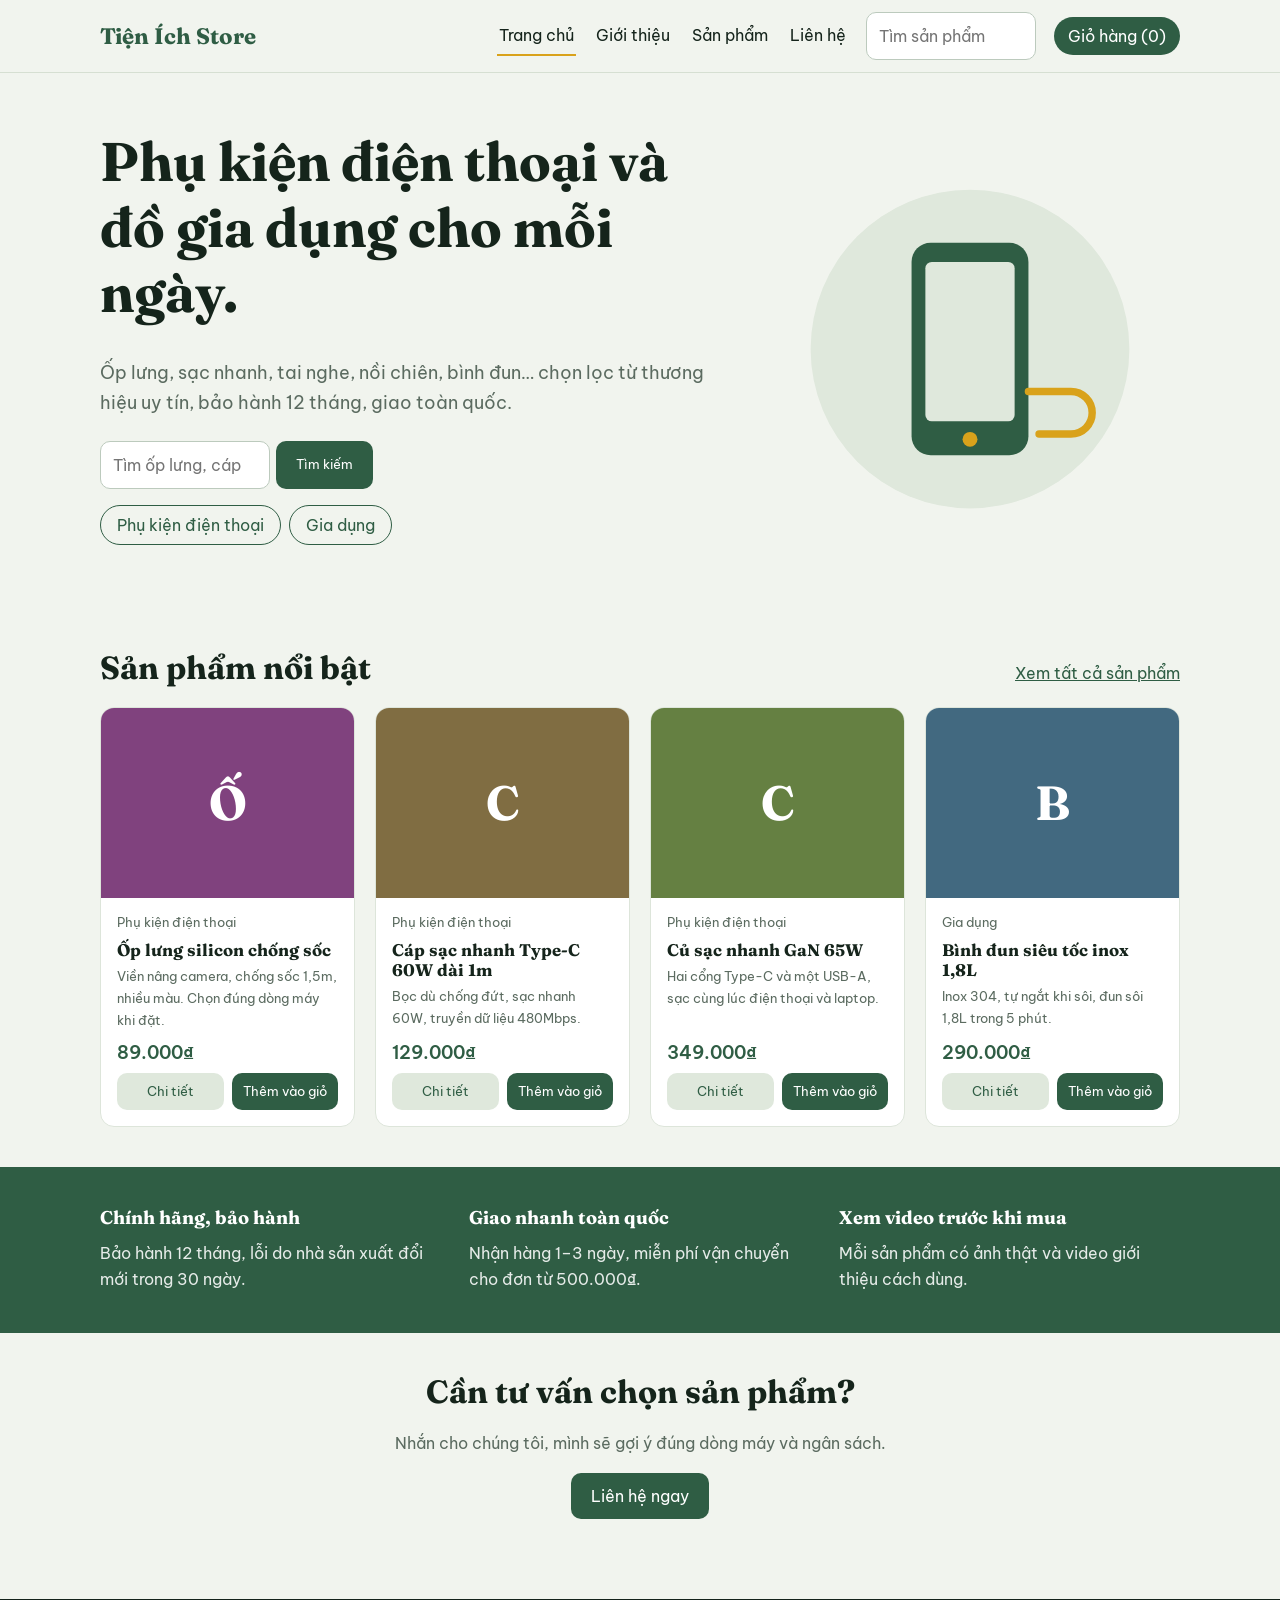
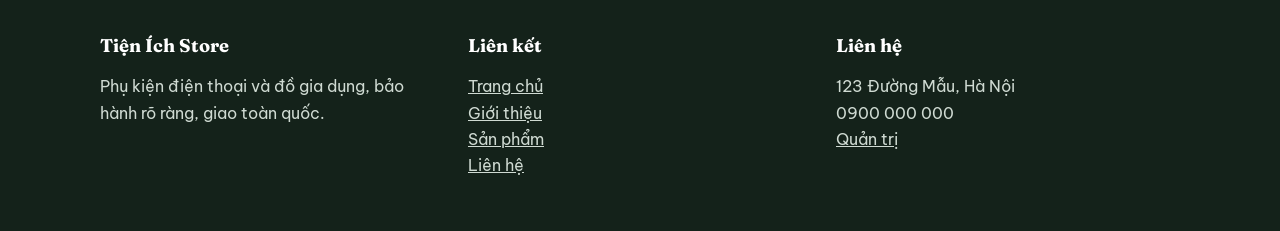
==== site/index.html @ eb2ac709 "Add files via upload" ====
<!DOCTYPE html>
<html lang="vi"><head><meta charset="utf-8"><meta name="viewport" content="width=device-width,initial-scale=1">
<title>Tiện Ích Store – Phụ kiện điện thoại và đồ gia dụng</title><meta name="description" content="Ốp lưng, sạc, tai nghe và đồ gia dụng thiết thực. Đặt hàng online, giao toàn quốc, bảo hành rõ ràng.">
<link rel="canonical" href="https://ten-mien-cua-ban.vercel.app/">
<meta property="og:type" content="website"><meta property="og:locale" content="vi_VN"><meta property="og:title" content="Tiện Ích Store – Phụ kiện điện thoại và đồ gia dụng"><meta property="og:description" content="Ốp lưng, sạc, tai nghe và đồ gia dụng thiết thực. Đặt hàng online, giao toàn quốc, bảo hành rõ ràng."><meta property="og:url" content="https://ten-mien-cua-ban.vercel.app/index.html">
<meta name="theme-color" content="#2f5d44"><link rel="icon" href="data:image/svg+xml,%3Csvg xmlns='http://www.w3.org/2000/svg' viewBox='0 0 32 32'%3E%3Crect width='32' height='32' rx='8' fill='%232f5d44'/%3E%3Cpath d='M9 22c0-8 6-13 14-13 0 8-5 14-14 13z' fill='%23d9a21b'/%3E%3C/svg%3E">
<link rel="preconnect" href="https://fonts.googleapis.com"><link rel="preconnect" href="https://fonts.gstatic.com" crossorigin>
<link rel="stylesheet" href="https://fonts.googleapis.com/css2?family=Be+Vietnam+Pro:wght@400;500;600&family=Fraunces:opsz,wght@9..144,500;9..144,700&display=swap">
<link rel="stylesheet" href="css/style.css"><script type="application/ld+json">{"@context":"https://schema.org","@type":"Store","name":"Tiện Ích Store","description":"Cửa hàng phụ kiện điện thoại và đồ gia dụng","url":"https://ten-mien-cua-ban.vercel.app","telephone":"+84900000000","address":{"@type":"PostalAddress","streetAddress":"123 Đường Mẫu","addressLocality":"Hà Nội","addressCountry":"VN"}}</script></head>
<body data-page="home"><a class="skip" href="#main">Bỏ qua điều hướng</a><header id="hdr"></header>
<main id="main"><section class="herowrap" id="herowrap"><div class="wrap hero"><div><h1>Phụ kiện điện thoại và đồ gia dụng cho mỗi ngày.</h1>
<p class="lead">Ốp lưng, sạc nhanh, tai nghe, nồi chiên, bình đun… chọn lọc từ thương hiệu uy tín, bảo hành 12 tháng, giao toàn quốc.</p>
<form class="search big" action="san-pham.html" role="search"><input name="q" type="search" placeholder="Tìm ốp lưng, cáp sạc, nồi chiên…" aria-label="Tìm sản phẩm"><button class="btn">Tìm kiếm</button></form>
<p class="chips"><a href="san-pham.html?cat=Ph%E1%BB%A5+ki%E1%BB%87n+%C4%91i%E1%BB%87n+tho%E1%BA%A1i">Phụ kiện điện thoại</a><a href="san-pham.html?cat=Gia+d%E1%BB%A5ng">Gia dụng</a></p></div>
<svg class="leaf" viewBox="0 0 320 320" aria-hidden="true"><circle cx="160" cy="160" r="150" fill="#dfe8dc"/><rect x="105" y="60" width="110" height="200" rx="18" fill="#2f5d44"/><rect x="118" y="78" width="84" height="150" rx="6" fill="#dfe8dc"/><circle cx="160" cy="245" r="7" fill="#d9a21b"/><path d="M215 200h40a20 20 0 0 1 0 40h-30" stroke="#d9a21b" stroke-width="7" fill="none" stroke-linecap="round"/></svg></div></section>
<section class="wrap"><div class="row"><h2>Sản phẩm nổi bật</h2><a href="san-pham.html">Xem tất cả sản phẩm</a></div><div id="featured" class="grid"></div></section>
<section class="band"><div class="wrap perks"><div><h3>Chính hãng, bảo hành</h3><p>Bảo hành 12 tháng, lỗi do nhà sản xuất đổi mới trong 30 ngày.</p></div><div><h3>Giao nhanh toàn quốc</h3><p>Nhận hàng 1–3 ngày, miễn phí vận chuyển cho đơn từ 500.000₫.</p></div><div><h3>Xem video trước khi mua</h3><p>Mỗi sản phẩm có ảnh thật và video giới thiệu cách dùng.</p></div></div></section>
<section class="wrap cta"><h2>Cần tư vấn chọn sản phẩm?</h2><p>Nhắn cho chúng tôi, mình sẽ gợi ý đúng dòng máy và ngân sách.</p><a class="btn" href="lien-he.html">Liên hệ ngay</a></section></main><footer id="ftr"></footer><script src="js/data.js" defer></script><script src="js/app.js" defer></script></body></html>
---- site/css/style.css ----
:root{--bg:#f1f4ee;--ink:#15241b;--g:#2f5d44;--g2:#dfe8dc;--gold:#d9a21b;--mut:#5b6b60;--w:#fff;--r:14px}
*{box-sizing:border-box}html{scroll-behavior:smooth}
body{margin:0;font:16px/1.65 "Be Vietnam Pro",system-ui,sans-serif;background:var(--bg);color:var(--ink)}
h1,h2,h3{font-family:Fraunces,Georgia,serif;line-height:1.2;margin:0 0 .6em}
h1{font-size:clamp(2rem,5vw,3.4rem)}h2{font-size:clamp(1.4rem,3vw,2rem)}h3{font-size:1.15rem}
a{color:var(--g)}img{max-width:100%;display:block}
.wrap{max-width:1120px;margin:auto;padding:40px 20px}.narrow{max-width:720px}
.skip{position:absolute;left:-999px}.skip:focus{left:8px;top:8px;background:#fff;padding:8px;z-index:9}
:focus-visible{outline:3px solid var(--gold);outline-offset:2px}
header{position:sticky;top:0;z-index:5;background:rgba(241,244,238,.94);backdrop-filter:blur(8px);border-bottom:1px solid #d6dfd2}
.nav{max-width:1120px;margin:auto;padding:12px 20px;display:flex;align-items:center;gap:18px;flex-wrap:wrap}
.logo{font:700 1.4rem Fraunces,serif;color:var(--g);text-decoration:none;margin-right:auto}
.nav a.l{color:var(--ink);text-decoration:none;padding:6px 2px;border-bottom:2px solid transparent}
.nav a.l:hover,.nav a.on{border-color:var(--gold)}
.search{display:flex;gap:6px}.search input{width:170px}
.cartlink{background:var(--g);color:#fff!important;padding:6px 14px!important;border-radius:99px;border:0!important}
input,select,textarea{font:inherit;padding:10px 12px;border:1px solid #bccabd;border-radius:10px;background:#fff;color:var(--ink);width:100%}
.btn{display:inline-block;background:var(--g);color:#fff;border:0;border-radius:10px;padding:10px 20px;font:600 1rem inherit;font-family:inherit;cursor:pointer;text-decoration:none;white-space:nowrap}
.btn:hover{background:#244a35}.btn.sec{background:var(--g2);color:var(--g)}.btn.del{background:#fbe4e1;color:#a3281d}.btn.sm{padding:6px 12px;font-size:.9rem}
.hero{display:grid;grid-template-columns:1.2fr .8fr;gap:32px;align-items:center;padding-top:56px}
.lead{font-size:1.15rem;color:var(--mut);max-width:60ch}.leaf{width:100%;max-width:340px;justify-self:center}
.search.big{max-width:520px;margin:22px 0 14px}.chips a{display:inline-block;margin:0 8px 8px 0;padding:6px 16px;border:1px solid var(--g);border-radius:99px;text-decoration:none}
.chips a:hover{background:var(--g);color:#fff}
.row{display:flex;justify-content:space-between;align-items:baseline;gap:12px}
.grid{display:grid;grid-template-columns:repeat(auto-fill,minmax(230px,1fr));gap:20px}
.card{background:var(--w);border-radius:var(--r);overflow:hidden;display:flex;flex-direction:column;border:1px solid #dde5da}
.thumb{aspect-ratio:4/3;display:grid;place-items:center;font:700 3rem Fraunces,serif;color:#fff;object-fit:cover;width:100%}
.card .b{padding:14px 16px 16px;display:flex;flex-direction:column;gap:6px;flex:1}.card h3{margin:0;font-size:1.05rem}
.card small{color:var(--mut)}.price{font-weight:600;color:var(--g);font-size:1.1rem;margin-top:auto}
.band{background:var(--g);color:#fff}.band .perks{display:grid;grid-template-columns:repeat(auto-fit,minmax(240px,1fr));gap:28px}.band p{opacity:.88;margin:0}
.cta{text-align:center}.cta p{color:var(--mut)}
.tools{display:grid;grid-template-columns:2fr 1fr 1fr;gap:12px;margin:18px 0 8px}.muted{color:var(--mut)}
.two{display:grid;grid-template-columns:1fr 1fr;gap:40px}.form{display:grid;gap:14px;align-content:start}.form label{display:grid;gap:4px;font-weight:500}
table{width:100%;border-collapse:collapse;background:#fff;border-radius:var(--r);overflow:hidden}th,td{padding:10px 12px;text-align:left;border-bottom:1px solid #e3eae0;vertical-align:middle}th{background:var(--g2)}
.tw{overflow-x:auto}.qty{width:72px}.sum{display:flex;justify-content:space-between;font-size:1.2rem;font-weight:600;margin:16px 0}
.ok{background:var(--g2);padding:16px;border-radius:var(--r)}.err{color:#a3281d}
.adm-head{display:flex;justify-content:space-between;gap:12px;flex-wrap:wrap;align-items:center;margin-bottom:12px}
.tabs{display:flex;gap:8px;margin-bottom:16px}.fgrid{display:grid;grid-template-columns:repeat(2,1fr);gap:12px;background:#fff;padding:16px;border-radius:var(--r);margin-bottom:20px}.fgrid .full{grid-column:1/-1}
footer{background:#14221a;color:#cfdad2;margin-top:40px}footer .wrap{display:grid;grid-template-columns:repeat(auto-fit,minmax(220px,1fr));gap:24px;padding:36px 20px}footer a{color:#cfdad2}footer h3{color:#fff}
@media(max-width:760px){.hero,.two{grid-template-columns:1fr}.leaf{max-width:200px;order:-1}.tools{grid-template-columns:1fr}.nav .search{order:5;width:100%}.nav .search input{width:100%}.fgrid{grid-template-columns:1fr}}
@media(prefers-reduced-motion:reduce){html{scroll-behavior:auto}}

.herowrap{background:var(--g2) center/cover no-repeat;position:relative}.herowrap::before{content:"";position:absolute;inset:0;background:rgba(10,20,15,0);pointer-events:none}
.herowrap.hasbg{color:#fff}.herowrap.hasbg::before{background:rgba(10,20,15,.58)}.herowrap .hero{position:relative}.hasbg .lead{color:#eaf1ec}.hasbg .chips a{color:#fff;border-color:#fff}.hasbg .leaf{display:none}.hasbg .hero{grid-template-columns:1fr}
.herowrap{background-color:var(--bg)}.thumb{cursor:pointer;border:0;padding:0}.lk{all:unset;cursor:pointer;display:block}.lk:focus-visible{outline:3px solid var(--gold)}
.vb{position:absolute;right:8px;top:8px;background:rgba(0,0,0,.7);color:#fff;font-size:.8rem;padding:2px 10px;border-radius:99px}.pw{position:relative}
.acts{display:flex;gap:8px}.acts .btn{flex:1;padding:10px 8px}
dialog.dlg{border:0;border-radius:var(--r);padding:0;max-width:760px;width:calc(100% - 24px);max-height:92vh;overflow:auto;color:var(--ink)}dialog::backdrop{background:rgba(10,20,15,.6)}
.dlg .in{padding:20px;display:grid;gap:14px}.dlg .main img,.dlg .main video,.dlg .main iframe{width:100%;aspect-ratio:16/10;object-fit:contain;background:#eef2ec;border:0;border-radius:10px}
.th{display:flex;gap:8px;flex-wrap:wrap}.th img{width:64px;height:64px;object-fit:cover;border-radius:8px;cursor:pointer;border:2px solid transparent}.th img.on{border-color:var(--gold)}
.pv{display:flex;gap:10px;flex-wrap:wrap}.pv div{position:relative}.pv img{width:90px;height:90px;object-fit:cover;border-radius:8px}.pv button{position:absolute;top:2px;right:2px;border:0;background:#a3281d;color:#fff;border-radius:50%;width:24px;height:24px;cursor:pointer}
.note{background:#fff7e0;border:1px solid #ecd58f;padding:10px 14px;border-radius:10px;margin-bottom:14px;font-size:.92rem}
.bgpv{width:100%;max-width:480px;aspect-ratio:16/6;background:var(--g2) center/cover;border-radius:10px;margin:8px 0}
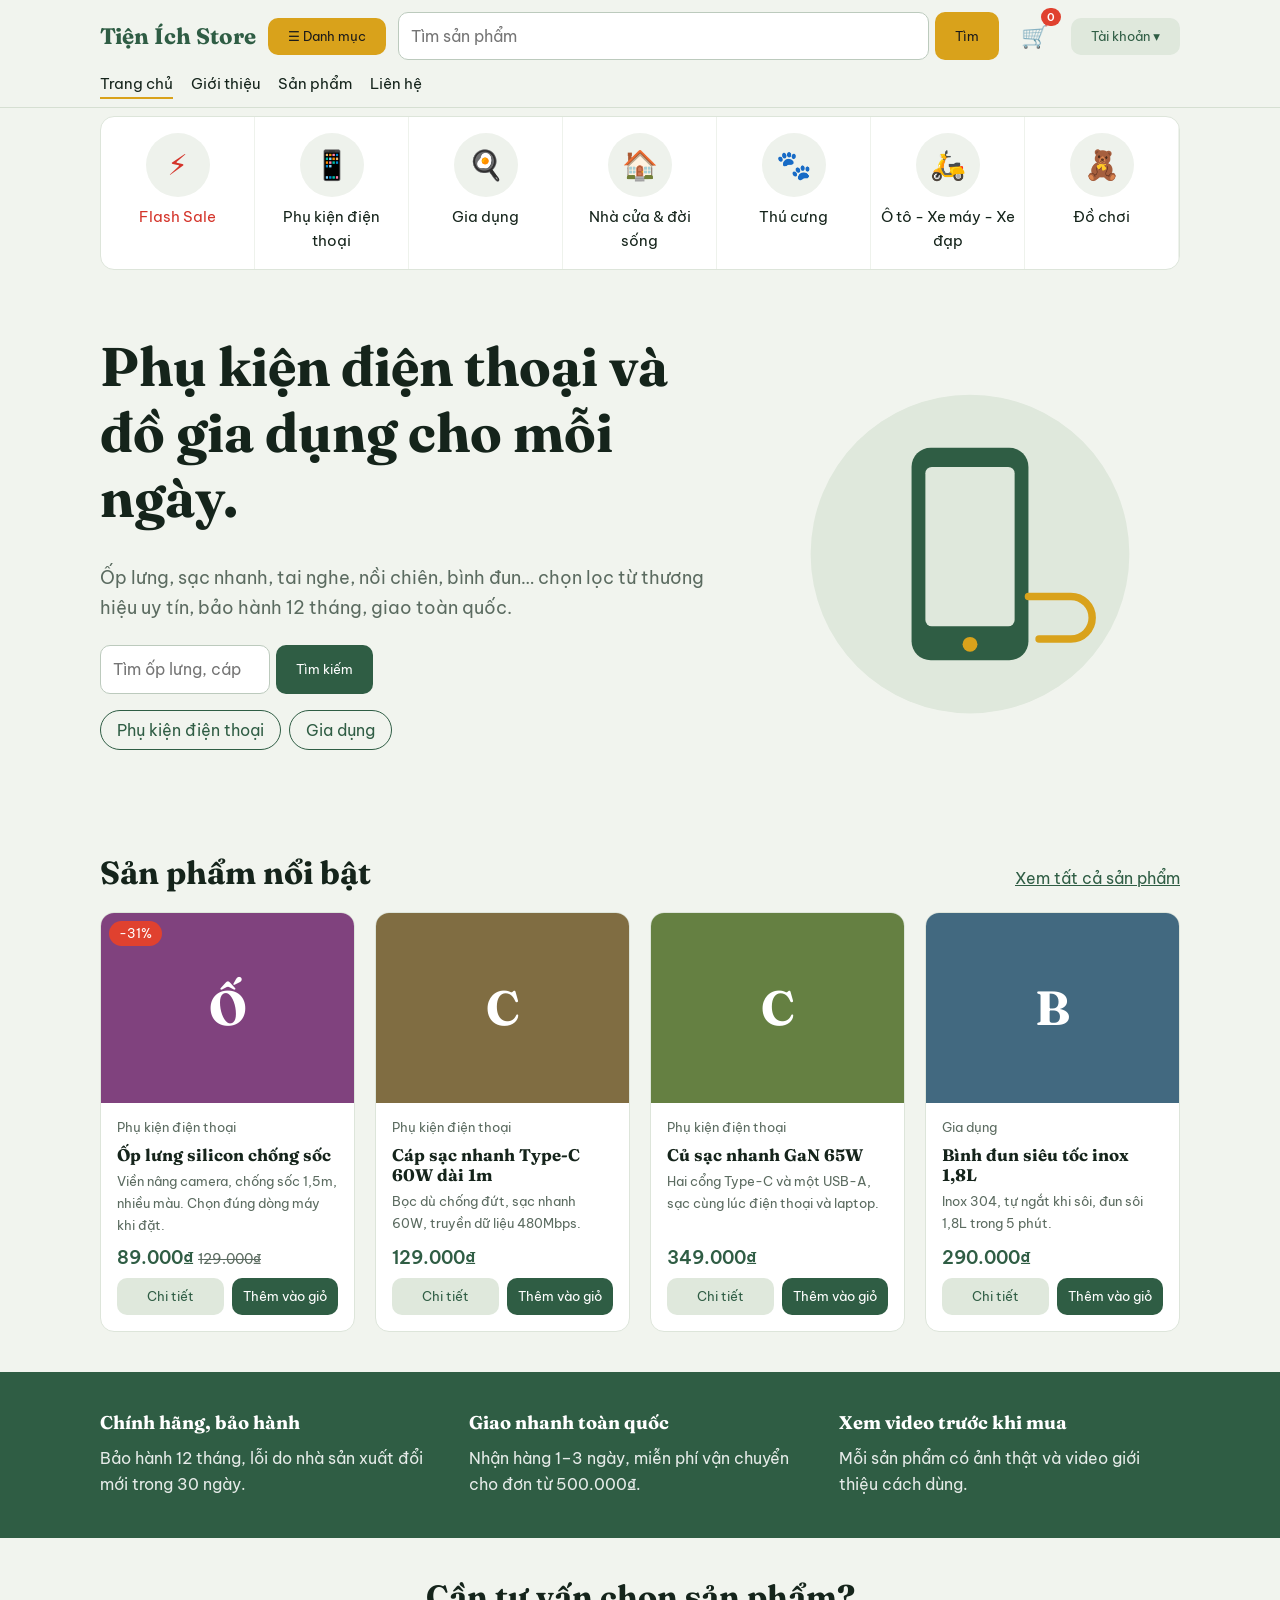
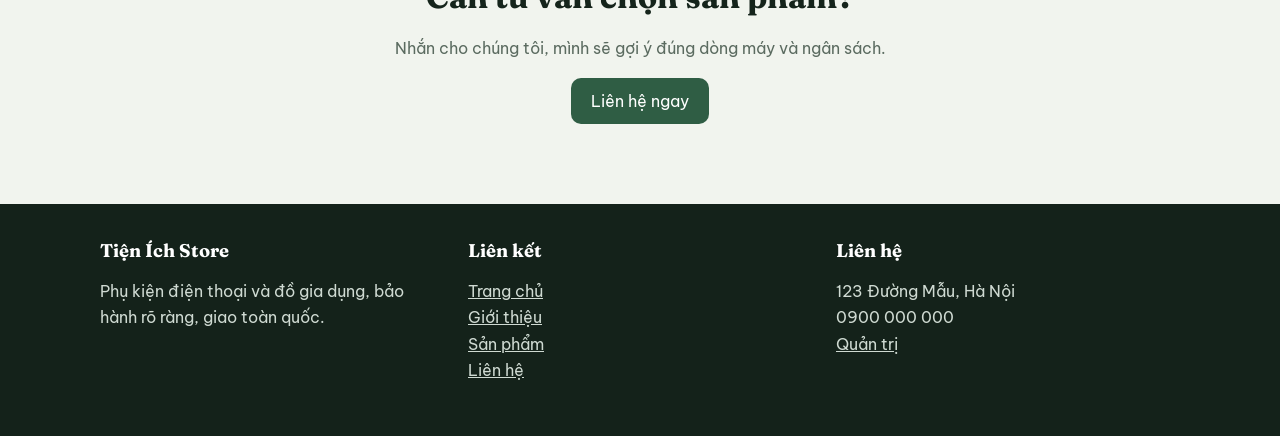
==== commit 83d7c059: "Add files via upload" ====
--- a/site/index.html
+++ b/site/index.html
@@ -8,7 +8,8 @@
 <link rel="stylesheet" href="https://fonts.googleapis.com/css2?family=Be+Vietnam+Pro:wght@400;500;600&family=Fraunces:opsz,wght@9..144,500;9..144,700&display=swap">
 <link rel="stylesheet" href="css/style.css"><script type="application/ld+json">{"@context":"https://schema.org","@type":"Store","name":"Tiện Ích Store","description":"Cửa hàng phụ kiện điện thoại và đồ gia dụng","url":"https://ten-mien-cua-ban.vercel.app","telephone":"+84900000000","address":{"@type":"PostalAddress","streetAddress":"123 Đường Mẫu","addressLocality":"Hà Nội","addressCountry":"VN"}}</script></head>
 <body data-page="home"><a class="skip" href="#main">Bỏ qua điều hướng</a><header id="hdr"></header>
-<main id="main"><section class="herowrap" id="herowrap"><div class="wrap hero"><div><h1>Phụ kiện điện thoại và đồ gia dụng cho mỗi ngày.</h1>
+<main id="main"><section class="wrap bn" id="bn" hidden></section><section class="wrap catsec"><div id="catstrip" class="cstrip"></div></section>
+<section class="herowrap" id="herowrap"><div class="wrap hero"><div><h1>Phụ kiện điện thoại và đồ gia dụng cho mỗi ngày.</h1>
 <p class="lead">Ốp lưng, sạc nhanh, tai nghe, nồi chiên, bình đun… chọn lọc từ thương hiệu uy tín, bảo hành 12 tháng, giao toàn quốc.</p>
 <form class="search big" action="san-pham.html" role="search"><input name="q" type="search" placeholder="Tìm ốp lưng, cáp sạc, nồi chiên…" aria-label="Tìm sản phẩm"><button class="btn">Tìm kiếm</button></form>
 <p class="chips"><a href="san-pham.html?cat=Ph%E1%BB%A5+ki%E1%BB%87n+%C4%91i%E1%BB%87n+tho%E1%BA%A1i">Phụ kiện điện thoại</a><a href="san-pham.html?cat=Gia+d%E1%BB%A5ng">Gia dụng</a></p></div>
--- a/site/css/style.css
+++ b/site/css/style.css
@@ -51,3 +51,18 @@
 .pv{display:flex;gap:10px;flex-wrap:wrap}.pv div{position:relative}.pv img{width:90px;height:90px;object-fit:cover;border-radius:8px}.pv button{position:absolute;top:2px;right:2px;border:0;background:#a3281d;color:#fff;border-radius:50%;width:24px;height:24px;cursor:pointer}
 .note{background:#fff7e0;border:1px solid #ecd58f;padding:10px 14px;border-radius:10px;margin-bottom:14px;font-size:.92rem}
 .bgpv{width:100%;max-width:480px;aspect-ratio:16/6;background:var(--g2) center/cover;border-radius:10px;margin:8px 0}
+
+.nav{flex-wrap:nowrap;gap:12px}.logo{margin-right:0}.btn.gold{background:var(--gold);color:#1b1b1b}.btn.gold:hover{background:#c0901a}
+.nav .search{flex:1}.nav .search input{width:100%}.dd{position:relative}
+.menu{position:absolute;top:calc(100% + 6px);left:0;min-width:250px;background:#fff;border:1px solid #d6dfd2;border-radius:12px;box-shadow:0 8px 24px rgba(0,0,0,.14);padding:6px;z-index:9;display:grid}.menu.right{left:auto;right:0;min-width:190px}.menu[hidden]{display:none}
+.menu a,.menu button{all:unset;cursor:pointer;padding:10px 12px;border-radius:8px;color:var(--ink)}.menu a:hover,.menu button:hover{background:var(--g2)}
+.cartlink{position:relative;background:none!important;color:var(--ink)!important;font-size:1.4rem;text-decoration:none;padding:4px 10px!important}.cartlink span{position:absolute;top:-6px;right:-2px;background:#e0412f;color:#fff;font-size:.7rem;border-radius:99px;padding:0 6px;font-weight:600}
+.sub{max-width:1120px;margin:auto;padding:0 20px 8px;display:flex;gap:18px;font-size:.92rem}.sub a{color:var(--ink);text-decoration:none;border-bottom:2px solid transparent}.sub a:hover,.sub a.on{border-color:var(--gold)}
+.bn{padding-bottom:8px}.sl{position:relative;border-radius:var(--r);overflow:hidden;aspect-ratio:16/6;background:var(--g2)}.sd,.sd a{display:block;height:100%}.sd[hidden]{display:none}.sd img{width:100%;height:100%;object-fit:cover}
+.sp,.sn{position:absolute;top:50%;transform:translateY(-50%);border:0;background:rgba(0,0,0,.45);color:#fff;font-size:1.6rem;width:38px;height:38px;border-radius:50%;cursor:pointer}.sp{left:10px}.sn{right:10px}
+.catsec{padding-top:8px;padding-bottom:8px}.cstrip{display:flex;overflow-x:auto;background:#fff;border-radius:var(--r);border:1px solid #dde5da}
+.ct{flex:1 0 130px;display:grid;justify-items:center;align-content:start;gap:8px;padding:16px 8px;text-decoration:none;color:var(--ink);font-size:.92rem;text-align:center;border-right:1px solid #eef2ec}.ct:hover{background:#f7faf6}.ct.fs{color:#d4342a}
+.ci{width:64px;height:64px;border-radius:50%;background:#eef2ec;display:grid;place-items:center;font-size:1.8rem}
+.old{color:var(--mut);font-weight:400;font-size:.9rem}.sb{position:absolute;left:8px;top:8px;background:#e0412f;color:#fff;font-size:.8rem;padding:2px 10px;border-radius:99px}
+.tabs{flex-wrap:wrap}
+@media(max-width:760px){.nav{flex-wrap:wrap}.nav .search{order:5;flex-basis:100%}.sl{aspect-ratio:16/8}.sub{overflow-x:auto;white-space:nowrap}}
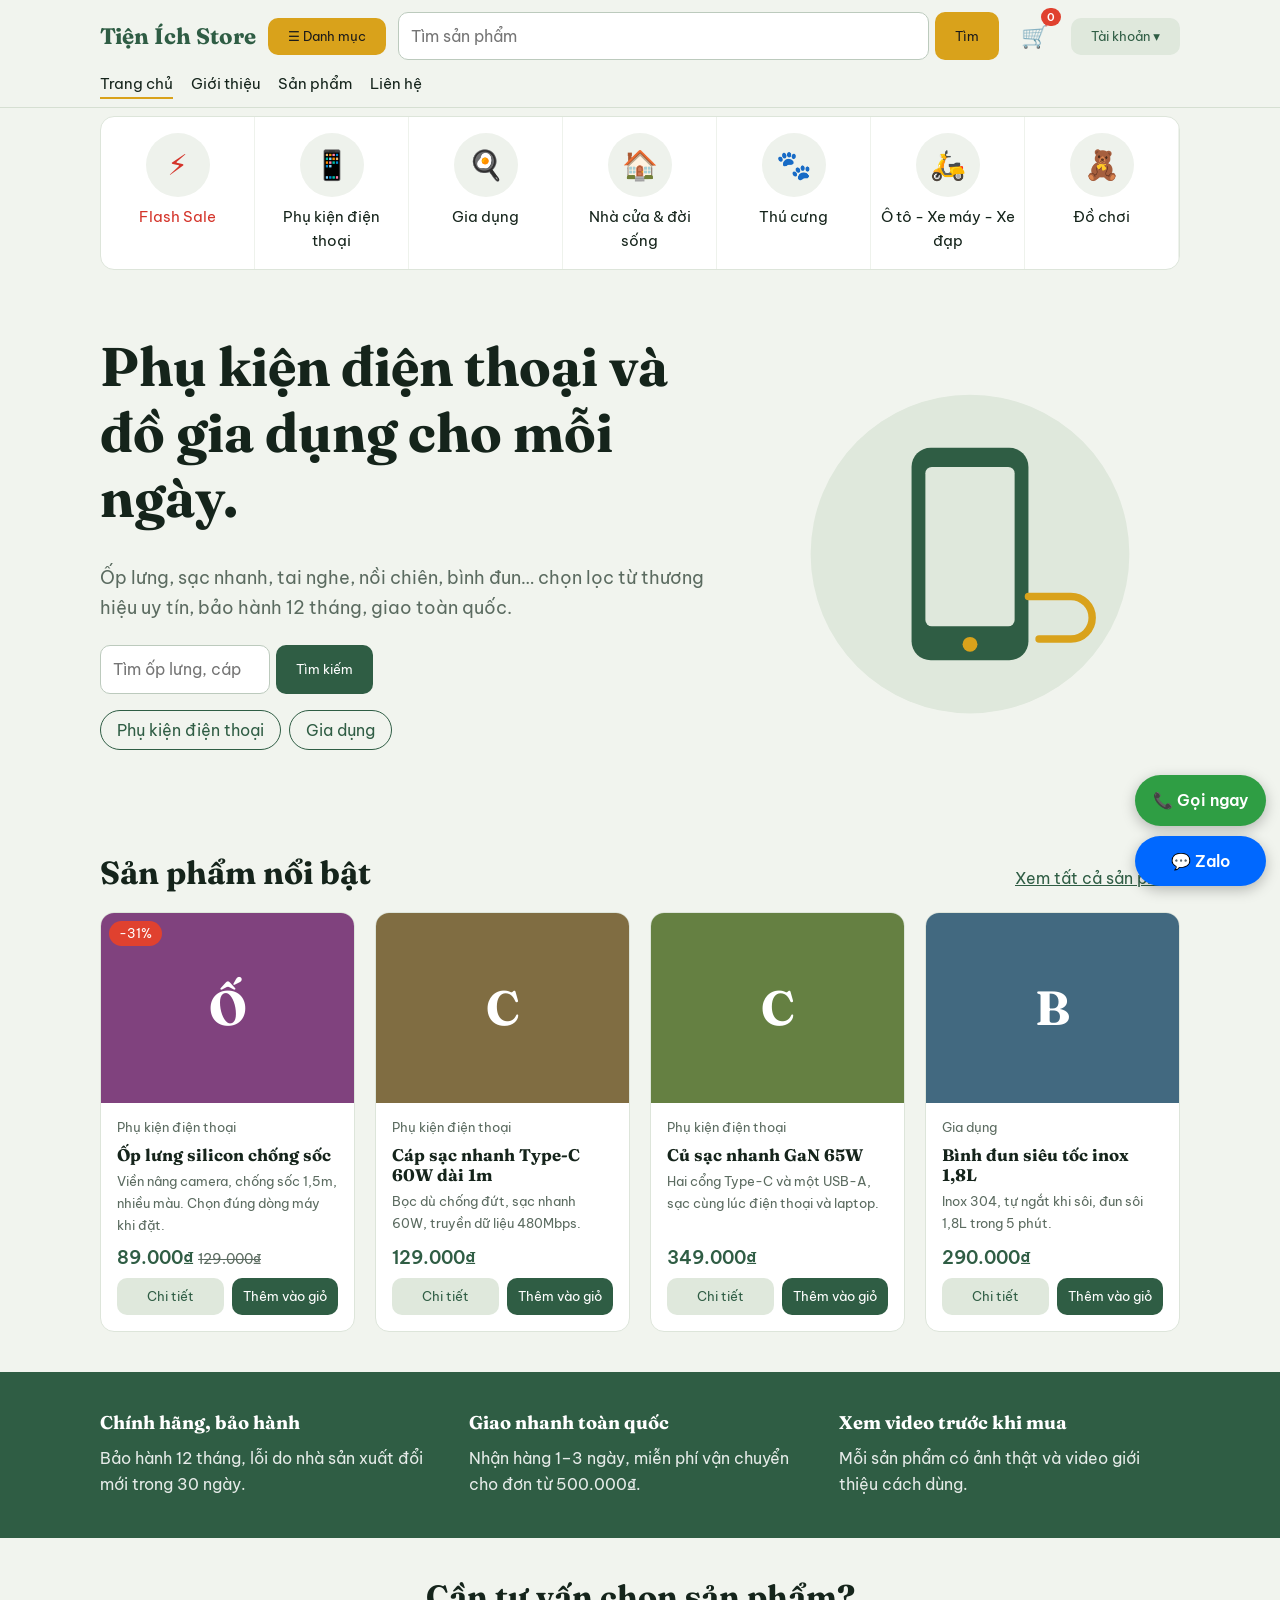
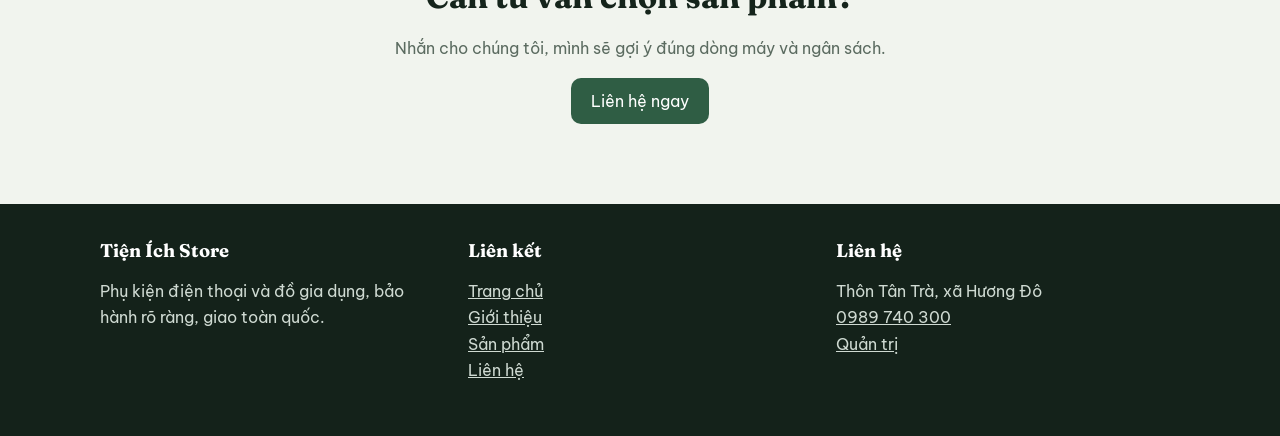
==== commit 9684fa6d: "Add files via upload" ====
--- a/site/index.html
+++ b/site/index.html
@@ -6,7 +6,7 @@
 <meta name="theme-color" content="#2f5d44"><link rel="icon" href="data:image/svg+xml,%3Csvg xmlns='http://www.w3.org/2000/svg' viewBox='0 0 32 32'%3E%3Crect width='32' height='32' rx='8' fill='%232f5d44'/%3E%3Cpath d='M9 22c0-8 6-13 14-13 0 8-5 14-14 13z' fill='%23d9a21b'/%3E%3C/svg%3E">
 <link rel="preconnect" href="https://fonts.googleapis.com"><link rel="preconnect" href="https://fonts.gstatic.com" crossorigin>
 <link rel="stylesheet" href="https://fonts.googleapis.com/css2?family=Be+Vietnam+Pro:wght@400;500;600&family=Fraunces:opsz,wght@9..144,500;9..144,700&display=swap">
-<link rel="stylesheet" href="css/style.css"><script type="application/ld+json">{"@context":"https://schema.org","@type":"Store","name":"Tiện Ích Store","description":"Cửa hàng phụ kiện điện thoại và đồ gia dụng","url":"https://ten-mien-cua-ban.vercel.app","telephone":"+84900000000","address":{"@type":"PostalAddress","streetAddress":"123 Đường Mẫu","addressLocality":"Hà Nội","addressCountry":"VN"}}</script></head>
+<link rel="stylesheet" href="css/style.css"><script type="application/ld+json">{"@context":"https://schema.org","@type":"Store","name":"Tiện Ích Store","description":"Cửa hàng phụ kiện điện thoại và đồ gia dụng","url":"https://ten-mien-cua-ban.vercel.app","telephone":"+84989740300","address":{"@type":"PostalAddress","streetAddress":"Thôn Tân Trà","addressLocality":"Xã Hương Đô","addressCountry":"VN"}}</script></head>
 <body data-page="home"><a class="skip" href="#main">Bỏ qua điều hướng</a><header id="hdr"></header>
 <main id="main"><section class="wrap bn" id="bn" hidden></section><section class="wrap catsec"><div id="catstrip" class="cstrip"></div></section>
 <section class="herowrap" id="herowrap"><div class="wrap hero"><div><h1>Phụ kiện điện thoại và đồ gia dụng cho mỗi ngày.</h1>
--- a/site/css/style.css
+++ b/site/css/style.css
@@ -66,3 +66,7 @@
 .old{color:var(--mut);font-weight:400;font-size:.9rem}.sb{position:absolute;left:8px;top:8px;background:#e0412f;color:#fff;font-size:.8rem;padding:2px 10px;border-radius:99px}
 .tabs{flex-wrap:wrap}
 @media(max-width:760px){.nav{flex-wrap:wrap}.nav .search{order:5;flex-basis:100%}.sl{aspect-ratio:16/8}.sub{overflow-x:auto;white-space:nowrap}}
+
+.btn.zl{background:#0068ff}.btn.zl:hover{background:#0053cc}.form .btn{text-align:center}
+.fab{position:fixed;right:14px;bottom:calc(14px + env(safe-area-inset-bottom,0px));display:grid;gap:10px;z-index:8}
+.fab a{color:#fff;text-decoration:none;font-weight:600;padding:12px 18px;border-radius:99px;box-shadow:0 4px 14px rgba(0,0,0,.25);text-align:center}.fab .f1{background:#2f9e44}.fab .f2{background:#0068ff}
